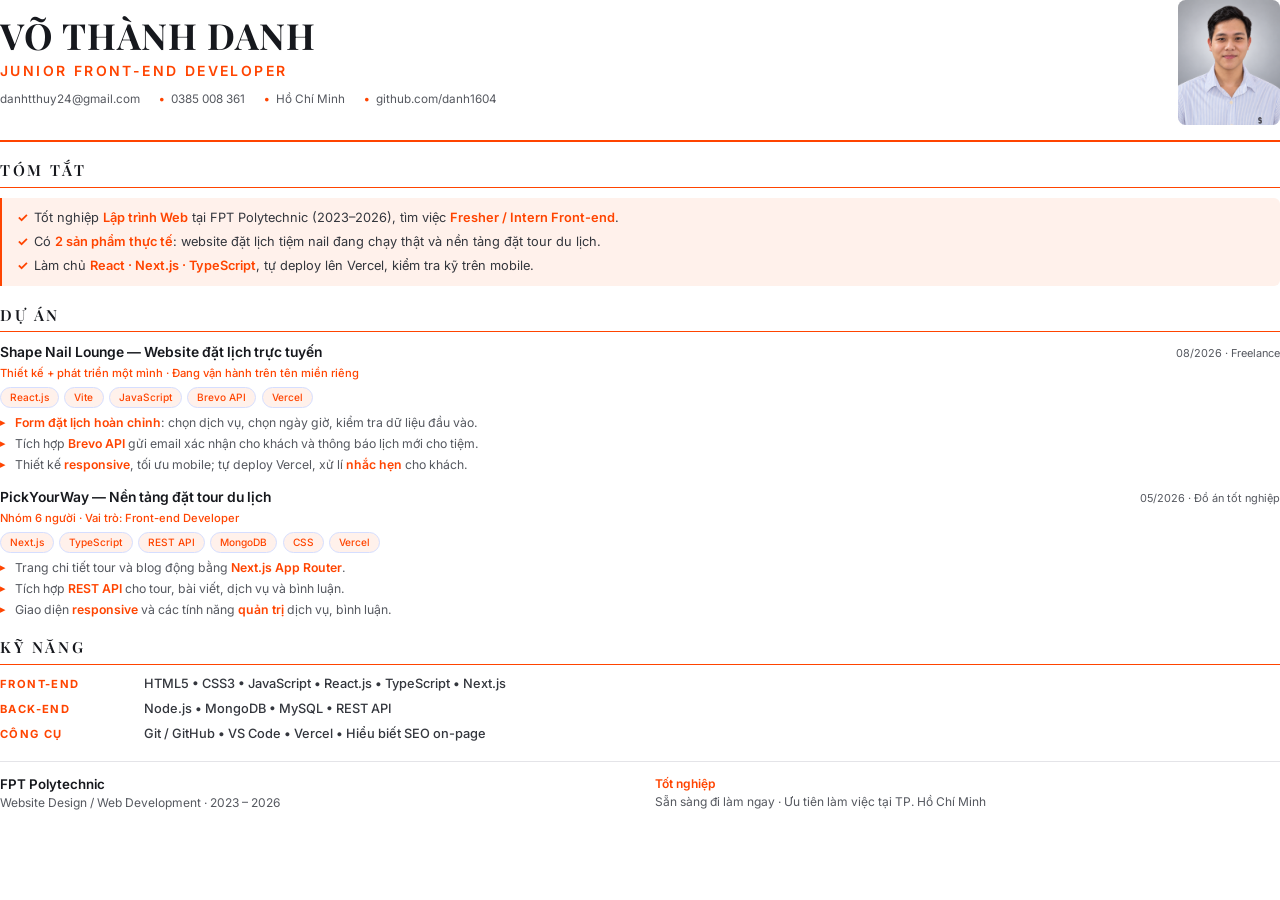
==== cv.html @ e96b6313 "update code" ====
<!DOCTYPE html>
<html lang="vi">
<head>
<meta charset="UTF-8">
<title>Võ Thành Danh - CV</title>
<link href="https://fonts.googleapis.com/css2?family=Playfair+Display:wght@600;700&family=Inter:wght@300;400;500;600;700&display=swap" rel="stylesheet">
<style>
    @page { size: A4; margin: 11mm 12mm; }

    * { margin: 0; padding: 0; box-sizing: border-box; }

    :root {
        --ink: #16181d;
        --muted: #55585f;
        --line: #e4e4e8;
        --accent: #ff4400;
        --accent-soft: #fff1eb;
    }

    body {
        font-family: 'Inter', sans-serif;
        color: var(--ink);
        font-size: 9.6pt;
        line-height: 1.45;
        -webkit-print-color-adjust: exact;
        print-color-adjust: exact;
    }

    /* ---------- Header ---------- */
    .head {
        display: flex;
        align-items: center;
        gap: 9mm;
        padding-bottom: 4mm;
        border-bottom: 2.2px solid var(--accent);
    }

    .head-text { flex: 1; }

    .name {
        font-family: 'Playfair Display', serif;
        font-size: 27pt;
        font-weight: 700;
        letter-spacing: 1px;
        line-height: 1.05;
        margin-bottom: 1.6mm;
    }

    .role {
        font-size: 10.5pt;
        font-weight: 600;
        letter-spacing: 2.4px;
        text-transform: uppercase;
        color: var(--accent);
        margin-bottom: 2.6mm;
    }

    .contact {
        display: flex;
        flex-wrap: wrap;
        gap: 1.5mm 5mm;
        font-size: 8.8pt;
        color: var(--muted);
    }

    .contact span::before {
        content: '•';
        color: var(--accent);
        margin-right: 1.6mm;
        font-weight: 700;
    }

    .contact span:first-child::before { content: none; }

    .photo {
        width: 27mm;
        height: 33mm;
        border-radius: 2mm;
        overflow: hidden;
        flex-shrink: 0;
        background: var(--accent-soft);
    }

    .photo img { width: 100%; height: 100%; object-fit: cover; }

    /* ---------- Section ---------- */
    section { margin-top: 4.6mm; }

    h2 {
        font-family: 'Playfair Display', serif;
        font-size: 11.5pt;
        font-weight: 600;
        letter-spacing: 2.6px;
        text-transform: uppercase;
        padding-bottom: 1.4mm;
        margin-bottom: 2.6mm;
        border-bottom: 1.4px solid var(--accent);
    }

    p.lead { color: var(--muted); }

    strong, .kw { color: var(--accent); font-weight: 600; }

    /* ---------- Summary ---------- */
    .summary {
        display: flex;
        flex-direction: column;
        gap: 1.4mm;
        background: var(--accent-soft);
        border-left: 2.6px solid var(--accent);
        border-radius: 0 1.6mm 1.6mm 0;
        padding: 3mm 4mm;
    }

    .summary li {
        list-style: none;
        padding-left: 4.6mm;
        position: relative;
        color: #33363d;
    }

    .summary li::before {
        content: '\2713';
        position: absolute;
        left: 0;
        color: var(--accent);
        font-weight: 700;
    }

    /* ---------- Projects ---------- */
    .project { margin-bottom: 3.4mm; }
    .project:last-child { margin-bottom: 0; }

    .project-top {
        display: flex;
        align-items: baseline;
        justify-content: space-between;
        gap: 4mm;
        margin-bottom: 0.8mm;
    }

    .project-name { font-size: 10.4pt; font-weight: 600; }

    .project-date { font-size: 8.2pt; color: var(--muted); white-space: nowrap; }

    .project-meta {
        font-size: 8.4pt;
        color: var(--accent);
        font-weight: 500;
        margin-bottom: 1.4mm;
    }

    .tags {
        display: flex;
        flex-wrap: wrap;
        gap: 1.4mm;
        margin-bottom: 1.6mm;
    }

    .tags span {
        font-size: 7.6pt;
        font-weight: 500;
        color: var(--accent);
        background: var(--accent-soft);
        border: 0.4px solid #d5deff;
        border-radius: 4mm;
        padding: 0.6mm 2.4mm;
    }

    ul.points { list-style: none; display: flex; flex-direction: column; gap: 0.9mm; }

    ul.points li {
        padding-left: 4mm;
        position: relative;
        color: var(--muted);
        font-size: 9.2pt;
    }

    ul.points li::before {
        content: '▸';
        position: absolute;
        left: 0;
        color: var(--accent);
        font-size: 8.4pt;
    }

    /* ---------- Skills ---------- */
    .skills { display: flex; flex-direction: column; gap: 1.8mm; }

    .skill-row { display: flex; gap: 4mm; align-items: baseline; }

    .skill-label {
        flex: 0 0 34mm;
        font-size: 8.4pt;
        font-weight: 700;
        letter-spacing: 1.4px;
        text-transform: uppercase;
        color: var(--accent);
    }

    .skill-value { flex: 1; color: #33363d; font-weight: 500; }

    /* ---------- Bottom row ---------- */
    .bottom {
        display: flex;
        gap: 8mm;
        margin-top: 4.6mm;
        padding-top: 3.4mm;
        border-top: 1px solid var(--line);
    }

    .bottom > div { flex: 1; }

    .edu-name { font-weight: 600; font-size: 10pt; }
    .edu-meta { color: var(--muted); font-size: 9pt; }
    .edu-status { color: var(--accent); font-weight: 600; font-size: 9pt; }
</style>
</head>
<body>

    <div class="head">
        <div class="head-text">
            <div class="name">VÕ THÀNH DANH</div>
            <div class="role">Junior Front-end Developer</div>
            <div class="contact">
                <span>danhtthuy24@gmail.com</span>
                <span>0385 008 361</span>
                <span>Hồ Chí Minh</span>
                <span>github.com/danh1604</span>
            </div>
        </div>
        <div class="photo">
            <img src="images/MY.png" alt="Ảnh chân dung Võ Thành Danh">
        </div>
    </div>

    <section>
        <h2>Tóm tắt</h2>
        <ul class="summary">
            <li>Tốt nghiệp <strong>Lập trình Web</strong> tại FPT Polytechnic (2023–2026), tìm việc <strong>Fresher / Intern Front-end</strong>.</li>
            <li>Có <strong>2 sản phẩm thực tế</strong>: website đặt lịch tiệm nail đang chạy thật và nền tảng đặt tour du lịch.</li>
            <li>Làm chủ <strong>React · Next.js · TypeScript</strong>, tự deploy lên Vercel, kiểm tra kỹ trên mobile.</li>
        </ul>
    </section>

    <section>
        <h2>Dự án</h2>

        <div class="project">
            <div class="project-top">
                <div class="project-name">Shape Nail Lounge — Website đặt lịch trực tuyến</div>
                <div class="project-date">08/2026 · Freelance</div>
            </div>
            <div class="project-meta">Thiết kế + phát triển một mình · Đang vận hành trên tên miền riêng</div>
            <div class="tags">
                <span>React.js</span><span>Vite</span><span>JavaScript</span><span>Brevo API</span><span>Vercel</span>
            </div>
            <ul class="points">
                <li><strong>Form đặt lịch hoàn chỉnh</strong>: chọn dịch vụ, chọn ngày giờ, kiểm tra dữ liệu đầu vào.</li>
                <li>Tích hợp <strong>Brevo API</strong> gửi email xác nhận cho khách và thông báo lịch mới cho tiệm.</li>
                <li>Thiết kế <strong>responsive</strong>, tối ưu mobile; tự deploy Vercel, xử lí <strong>nhắc hẹn</strong> cho khách.</li>
            </ul>
        </div>

        <div class="project">
            <div class="project-top">
                <div class="project-name">PickYourWay — Nền tảng đặt tour du lịch</div>
                <div class="project-date">05/2026 · Đồ án tốt nghiệp</div>
            </div>
            <div class="project-meta">Nhóm 6 người · Vai trò: Front-end Developer</div>
            <div class="tags">
                <span>Next.js</span><span>TypeScript</span><span>REST API</span><span>MongoDB</span><span>CSS</span><span>Vercel</span>
            </div>
            <ul class="points">
                <li>Trang chi tiết tour và blog động bằng <strong>Next.js App Router</strong>.</li>
                <li>Tích hợp <strong>REST API</strong> cho tour, bài viết, dịch vụ và bình luận.</li>
                <li>Giao diện <strong>responsive</strong> và các tính năng <strong>quản trị</strong> dịch vụ, bình luận.</li>
            </ul>
        </div>
    </section>

    <section>
        <h2>Kỹ năng</h2>
        <div class="skills">
            <div class="skill-row">
                <div class="skill-label">Front-end</div>
                <div class="skill-value">HTML5 • CSS3 • JavaScript • React.js • TypeScript • Next.js</div>
            </div>
            <div class="skill-row">
                <div class="skill-label">Back-end</div>
                <div class="skill-value">Node.js • MongoDB • MySQL • REST API</div>
            </div>
            <div class="skill-row">
                <div class="skill-label">Công cụ</div>
                <div class="skill-value">Git / GitHub • VS Code • Vercel • Hiểu biết SEO on-page</div>
            </div>
        </div>
    </section>

    <div class="bottom">
        <div>
            <div class="edu-name">FPT Polytechnic</div>
            <div class="edu-meta">Website Design / Web Development · 2023 – 2026</div>
        </div>
        <div>
            <div class="edu-status">Tốt nghiệp</div>
            <div class="edu-meta">Sẵn sàng đi làm ngay · Ưu tiên làm việc tại TP. Hồ Chí Minh</div>
        </div>
    </div>

</body>
</html>
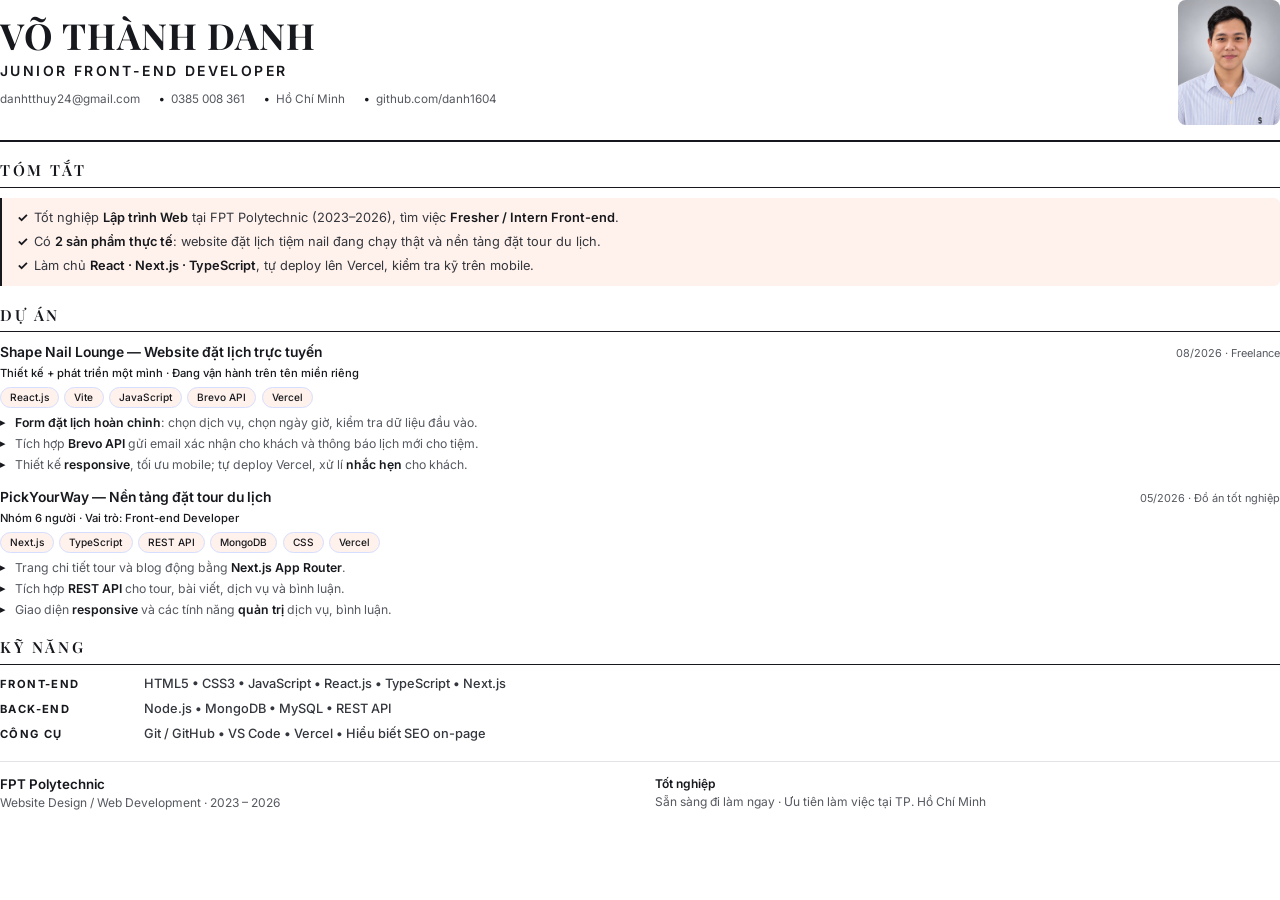
==== commit c6ada45f: "update code" ====
--- a/cv.html
+++ b/cv.html
@@ -13,7 +13,7 @@
         --ink: #16181d;
         --muted: #55585f;
         --line: #e4e4e8;
-        --accent: #ff4400;
+        --accent: #16181d;
         --accent-soft: #fff1eb;
     }
 
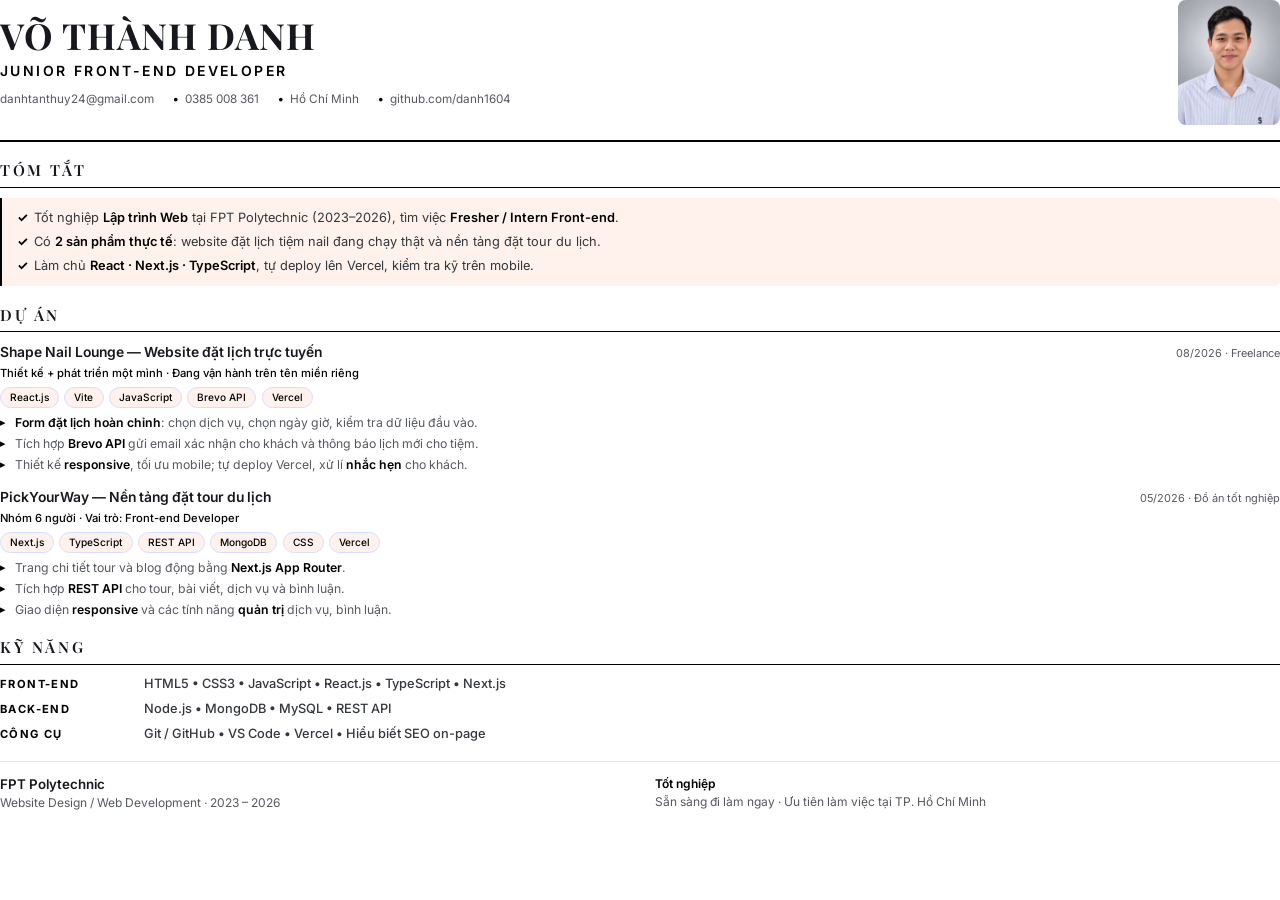
==== commit 32b12a4b: "update code" ====
--- a/cv.html
+++ b/cv.html
@@ -13,7 +13,7 @@
         --ink: #16181d;
         --muted: #55585f;
         --line: #e4e4e8;
-        --accent: #16181d;
+        --accent: #000000;
         --accent-soft: #fff1eb;
     }
 
@@ -223,7 +223,7 @@
             <div class="name">VÕ THÀNH DANH</div>
             <div class="role">Junior Front-end Developer</div>
             <div class="contact">
-                <span>danhtthuy24@gmail.com</span>
+                <span>danhtanthuy24@gmail.com</span>
                 <span>0385 008 361</span>
                 <span>Hồ Chí Minh</span>
                 <span>github.com/danh1604</span>
